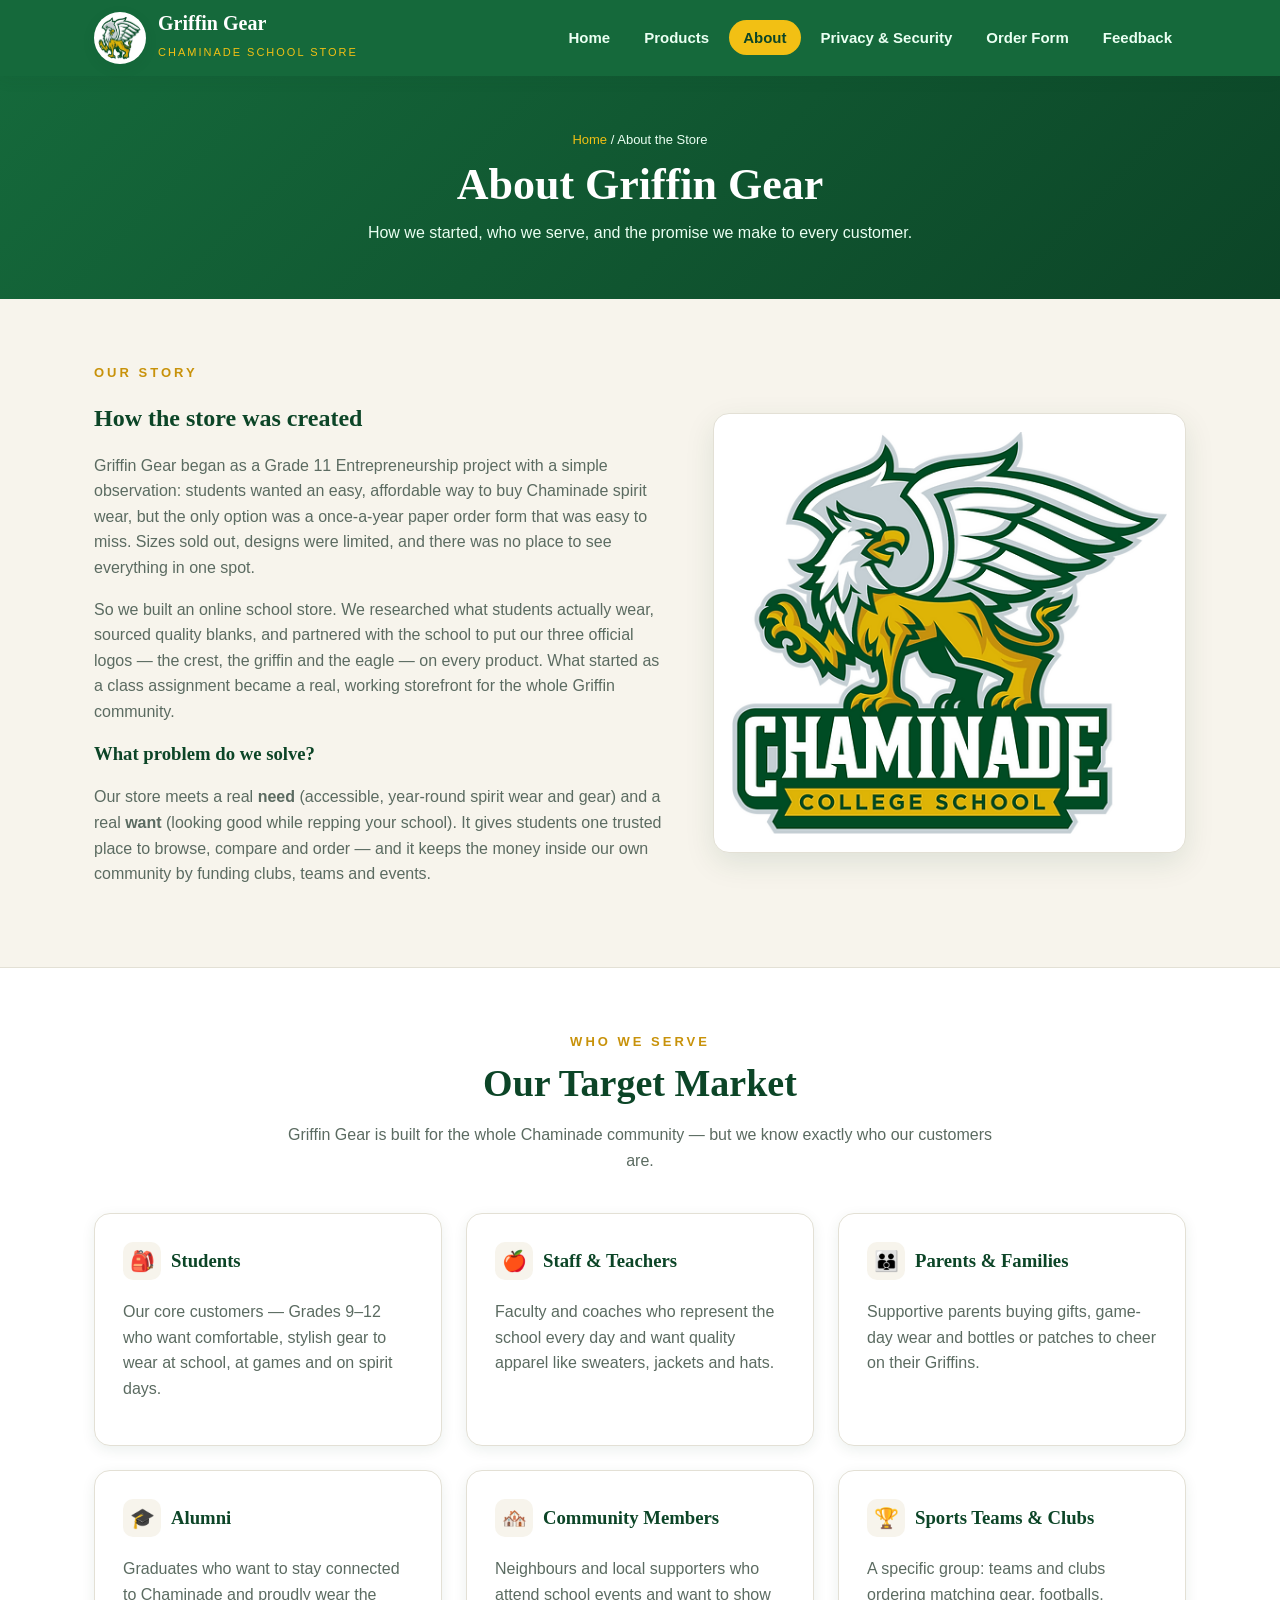
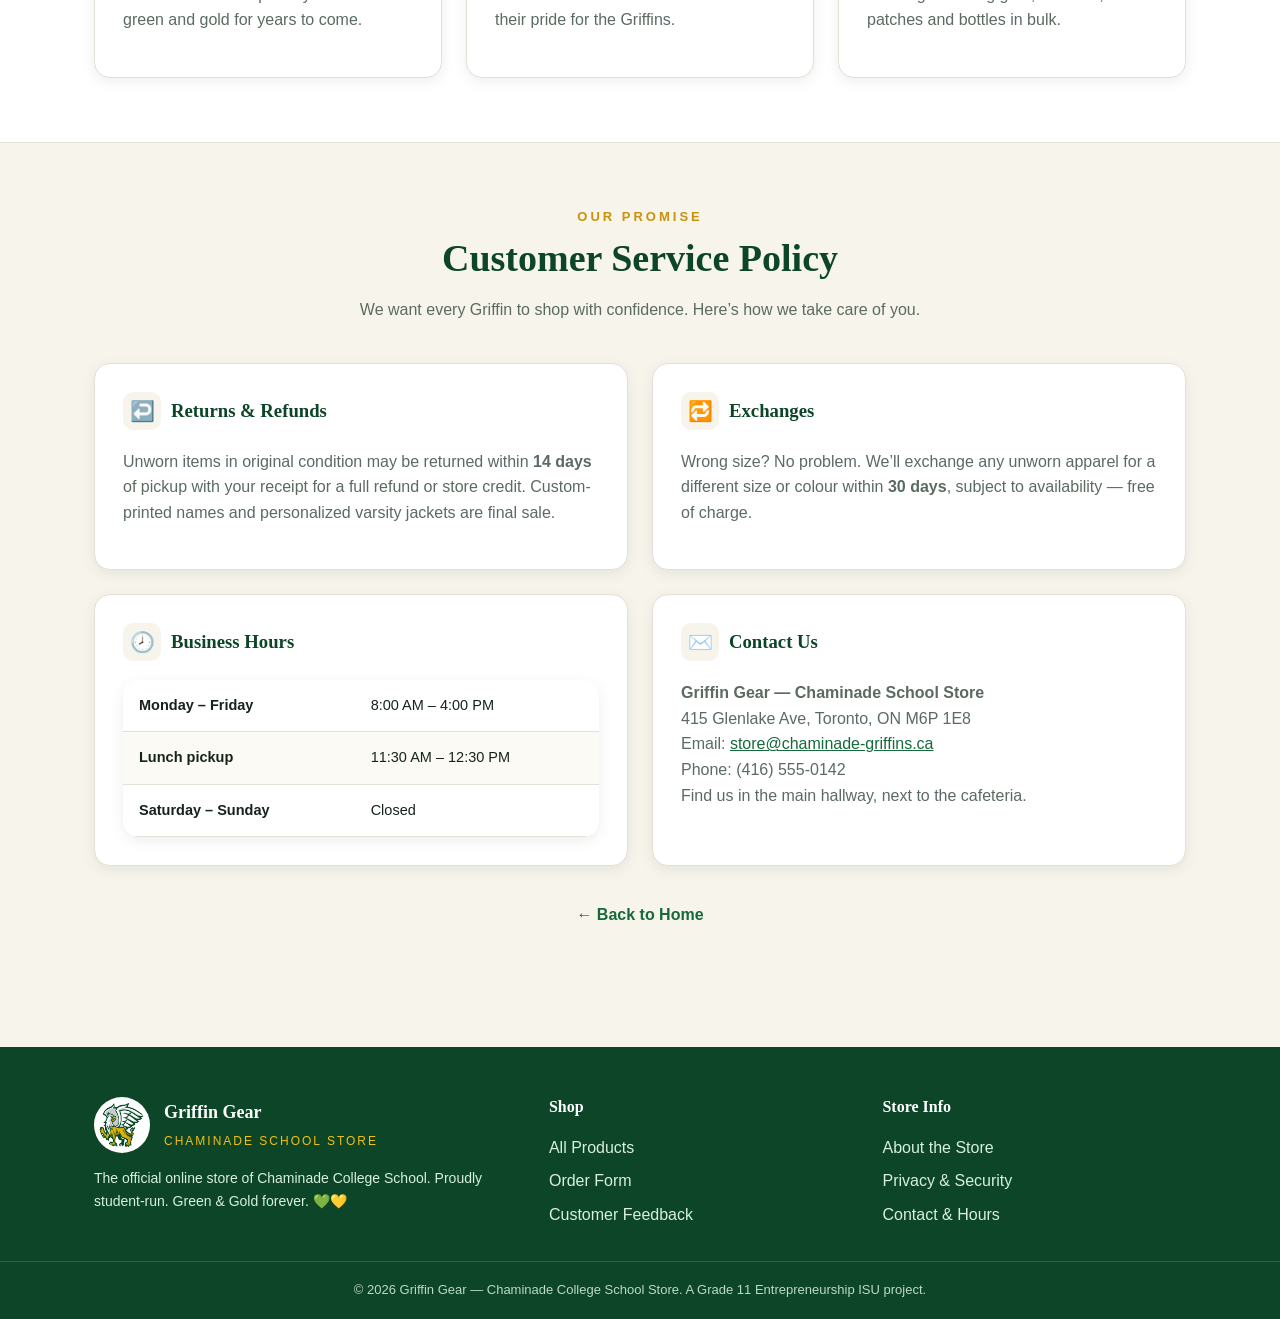
==== about.html @ 2afe4fd5 "Add files via upload" ====
<!DOCTYPE html>
<html lang="en">
<head>
  <meta charset="UTF-8" />
  <meta name="viewport" content="width=device-width, initial-scale=1.0" />
  <title>About the Store — Griffin Gear | Chaminade School Store</title>
  <meta name="description" content="The story behind Griffin Gear, who we serve, and our customer service policy." />
  <link rel="icon" type="image/png" href="assets/img/favicon.png" />
  <link rel="stylesheet" href="assets/css/styles.css" />
</head>
<body>

  <header class="site-header">
    <nav class="nav">
      <a class="brand" href="index.html">
        <img src="assets/img/logo-2.png" alt="Chaminade Griffins logo" />
        <span><span class="brand-name">Griffin Gear</span><br /><span class="brand-sub">Chaminade School Store</span></span>
      </a>
      <button class="nav-toggle" aria-label="Toggle navigation">☰</button>
      <ul class="nav-links">
        <li><a href="index.html">Home</a></li>
        <li><a href="products.html">Products</a></li>
        <li><a href="about.html" class="active">About</a></li>
        <li><a href="privacy.html">Privacy &amp; Security</a></li>
        <li><a href="order.html">Order Form</a></li>
        <li><a href="feedback.html">Feedback</a></li>
      </ul>
    </nav>
  </header>

  <section class="page-hero">
    <div class="container">
      <p class="crumbs"><a href="index.html">Home</a> / About the Store</p>
      <h1>About Griffin Gear</h1>
      <p>How we started, who we serve, and the promise we make to every customer.</p>
    </div>
  </section>

  <!-- Store history -->
  <section class="section">
    <div class="container">
      <div class="split">
        <div>
          <p class="eyebrow">Our Story</p>
          <h2>How the store was created</h2>
          <p class="muted">Griffin Gear began as a Grade 11 Entrepreneurship project with a simple observation: students wanted an easy, affordable way to buy Chaminade spirit wear, but the only option was a once-a-year paper order form that was easy to miss. Sizes sold out, designs were limited, and there was no place to see everything in one spot.</p>
          <p class="muted">So we built an online school store. We researched what students actually wear, sourced quality blanks, and partnered with the school to put our three official logos — the crest, the griffin and the eagle — on every product. What started as a class assignment became a real, working storefront for the whole Griffin community.</p>

          <h3>What problem do we solve?</h3>
          <p class="muted">Our store meets a real <strong>need</strong> (accessible, year-round spirit wear and gear) and a real <strong>want</strong> (looking good while repping your school). It gives students one trusted place to browse, compare and order — and it keeps the money inside our own community by funding clubs, teams and events.</p>
        </div>
        <div class="media-frame">
          <img src="assets/img/logo-1.png" alt="Chaminade College School Griffins crest" />
        </div>
      </div>
    </div>
  </section>

  <!-- Target market -->
  <section class="section" style="background:var(--paper);border-top:1px solid var(--line);border-bottom:1px solid var(--line);">
    <div class="container">
      <div class="section-head">
        <p class="eyebrow">Who We Serve</p>
        <h2>Our Target Market</h2>
        <p class="muted">Griffin Gear is built for the whole Chaminade community — but we know exactly who our customers are.</p>
      </div>
      <div class="grid grid--3">
        <div class="panel"><h3><span class="icon-dot">🎒</span> Students</h3><p class="muted">Our core customers — Grades 9–12 who want comfortable, stylish gear to wear at school, at games and on spirit days.</p></div>
        <div class="panel"><h3><span class="icon-dot">🍎</span> Staff &amp; Teachers</h3><p class="muted">Faculty and coaches who represent the school every day and want quality apparel like sweaters, jackets and hats.</p></div>
        <div class="panel"><h3><span class="icon-dot">👪</span> Parents &amp; Families</h3><p class="muted">Supportive parents buying gifts, game-day wear and bottles or patches to cheer on their Griffins.</p></div>
        <div class="panel"><h3><span class="icon-dot">🎓</span> Alumni</h3><p class="muted">Graduates who want to stay connected to Chaminade and proudly wear the green and gold for years to come.</p></div>
        <div class="panel"><h3><span class="icon-dot">🏘️</span> Community Members</h3><p class="muted">Neighbours and local supporters who attend school events and want to show their pride for the Griffins.</p></div>
        <div class="panel"><h3><span class="icon-dot">🏆</span> Sports Teams &amp; Clubs</h3><p class="muted">A specific group: teams and clubs ordering matching gear, footballs, patches and bottles in bulk.</p></div>
      </div>
    </div>
  </section>

  <!-- Customer service policy -->
  <section class="section">
    <div class="container">
      <div class="section-head">
        <p class="eyebrow">Our Promise</p>
        <h2>Customer Service Policy</h2>
        <p class="muted">We want every Griffin to shop with confidence. Here’s how we take care of you.</p>
      </div>
      <div class="grid grid--2">
        <div class="panel">
          <h3><span class="icon-dot">↩️</span> Returns &amp; Refunds</h3>
          <p class="muted">Unworn items in original condition may be returned within <strong>14 days</strong> of pickup with your receipt for a full refund or store credit. Custom-printed names and personalized varsity jackets are final sale.</p>
        </div>
        <div class="panel">
          <h3><span class="icon-dot">🔁</span> Exchanges</h3>
          <p class="muted">Wrong size? No problem. We’ll exchange any unworn apparel for a different size or colour within <strong>30 days</strong>, subject to availability — free of charge.</p>
        </div>
        <div class="panel">
          <h3><span class="icon-dot">🕗</span> Business Hours</h3>
          <table class="data" style="margin-top:6px;">
            <tbody>
              <tr><th>Monday – Friday</th><td>8:00 AM – 4:00 PM</td></tr>
              <tr><th>Lunch pickup</th><td>11:30 AM – 12:30 PM</td></tr>
              <tr><th>Saturday – Sunday</th><td>Closed</td></tr>
            </tbody>
          </table>
        </div>
        <div class="panel">
          <h3><span class="icon-dot">✉️</span> Contact Us</h3>
          <p class="muted">
            <strong>Griffin Gear — Chaminade School Store</strong><br />
            415 Glenlake Ave, Toronto, ON M6P 1E8<br />
            Email: <a href="mailto:store@chaminade-griffins.ca">store@chaminade-griffins.ca</a><br />
            Phone: (416) 555-0142<br />
            Find us in the main hallway, next to the cafeteria.
          </p>
        </div>
      </div>

      <p class="center" style="margin-top:36px;"><a class="backhome" href="index.html">← Back to Home</a></p>
    </div>
  </section>

  <footer class="site-footer">
    <div class="container">
      <div class="footer-grid">
        <div>
          <div class="footer-brand">
            <img src="assets/img/logo-2.png" alt="Chaminade Griffins logo" />
            <div><strong style="color:#fff;font-family:var(--serif);font-size:18px;">Griffin Gear</strong><br /><span style="font-size:12px;letter-spacing:2px;color:var(--gold);">CHAMINADE SCHOOL STORE</span></div>
          </div>
          <p style="font-size:14px;">The official online store of Chaminade College School. Proudly student-run. Green &amp; Gold forever. 💚💛</p>
        </div>
        <div>
          <h4>Shop</h4>
          <a href="products.html">All Products</a>
          <a href="order.html">Order Form</a>
          <a href="feedback.html">Customer Feedback</a>
        </div>
        <div>
          <h4>Store Info</h4>
          <a href="about.html">About the Store</a>
          <a href="privacy.html">Privacy &amp; Security</a>
          <a href="about.html">Contact &amp; Hours</a>
        </div>
      </div>
    </div>
    <div class="footer-bottom">© <span id="year"></span> Griffin Gear — Chaminade College School Store. A Grade 11 Entrepreneurship ISU project.</div>
  </footer>

  <script src="assets/js/main.js"></script>
</body>
</html>
---- assets/css/styles.css ----
/* =========================================================================
   Chaminade Griffins School Store — shared stylesheet
   Consistent colour scheme, professional layout, responsive.
   ========================================================================= */
:root {
  --green: #15693B;
  --green-dark: #0C4527;
  --green-light: #1E8A4F;
  --gold: #F2C014;
  --gold-dark: #C8920A;
  --cream: #F7F4EC;
  --paper: #FFFFFF;
  --ink: #16231C;
  --muted: #5B6B61;
  --line: #E3E0D5;
  --shadow: 0 10px 30px rgba(12, 69, 43, 0.10);
  --shadow-sm: 0 4px 14px rgba(12, 69, 43, 0.08);
  --radius: 16px;
  --radius-sm: 10px;
  --maxw: 1140px;
  --serif: "Georgia", "Times New Roman", serif;
  --sans: "Segoe UI", "Helvetica Neue", Arial, sans-serif;
}

* { box-sizing: border-box; }
html { scroll-behavior: smooth; }
body {
  margin: 0;
  font-family: var(--sans);
  color: var(--ink);
  background: var(--cream);
  line-height: 1.6;
}
img { max-width: 100%; display: block; }
a { color: var(--green); }
h1, h2, h3, h4 { font-family: var(--serif); line-height: 1.2; color: var(--green-dark); }

.container { width: 100%; max-width: var(--maxw); margin: 0 auto; padding: 0 24px; }
.section { padding: 64px 0; }
.section--tight { padding: 40px 0; }
.center { text-align: center; }
.muted { color: var(--muted); }
.eyebrow {
  text-transform: uppercase; letter-spacing: 3px; font-size: 13px;
  font-weight: 700; color: var(--gold-dark); margin: 0 0 8px;
}

/* ---- Buttons ---------------------------------------------------------- */
.btn {
  display: inline-block; cursor: pointer; border: 0;
  font-family: var(--sans); font-weight: 700; font-size: 15px;
  padding: 13px 26px; border-radius: 999px; text-decoration: none;
  transition: transform .12s ease, box-shadow .12s ease, background .12s ease;
}
.btn--primary { background: var(--gold); color: var(--green-dark); box-shadow: var(--shadow-sm); }
.btn--primary:hover { transform: translateY(-2px); background: #ffce2e; }
.btn--ghost { background: transparent; color: #fff; border: 2px solid rgba(255,255,255,.7); }
.btn--ghost:hover { background: rgba(255,255,255,.12); }
.btn--green { background: var(--green); color: #fff; box-shadow: var(--shadow-sm); }
.btn--green:hover { transform: translateY(-2px); background: var(--green-light); }

/* ---- Top bar / header ------------------------------------------------- */
.topbar { background: var(--green-dark); color: #fff; font-size: 13.5px; }
.topbar .container { display: flex; justify-content: space-between; gap: 12px; padding-top: 8px; padding-bottom: 8px; flex-wrap: wrap; }
.topbar a { color: var(--gold); text-decoration: none; }

.site-header { background: var(--green); color: #fff; position: sticky; top: 0; z-index: 50; box-shadow: var(--shadow-sm); }
.nav { display: flex; align-items: center; justify-content: space-between; padding: 12px 24px; max-width: var(--maxw); margin: 0 auto; gap: 16px; }
.brand { display: flex; align-items: center; gap: 12px; text-decoration: none; color: #fff; }
.brand img { width: 52px; height: 52px; background: #fff; border-radius: 50%; padding: 4px; box-shadow: var(--shadow-sm); }
.brand-name { font-family: var(--serif); font-weight: 700; font-size: 20px; line-height: 1.1; }
.brand-sub { font-size: 11px; letter-spacing: 2px; text-transform: uppercase; color: var(--gold); }

.nav-links { display: flex; gap: 6px; align-items: center; list-style: none; margin: 0; padding: 0; }
.nav-links a {
  color: #eafff2; text-decoration: none; font-weight: 600; font-size: 15px;
  padding: 9px 14px; border-radius: 999px; transition: background .12s ease;
}
.nav-links a:hover { background: rgba(255,255,255,.14); }
.nav-links a.active { background: var(--gold); color: var(--green-dark); }

.nav-toggle { display: none; background: transparent; border: 2px solid rgba(255,255,255,.6); color: #fff; font-size: 20px; border-radius: 8px; padding: 4px 10px; cursor: pointer; }

/* ---- Hero ------------------------------------------------------------- */
.hero {
  position: relative; color: #fff; text-align: center; overflow: hidden;
  background:
    radial-gradient(1200px 500px at 80% -10%, rgba(242,192,20,.25), transparent 60%),
    linear-gradient(135deg, var(--green) 0%, var(--green-dark) 100%);
}
.hero .container { padding-top: 84px; padding-bottom: 84px; position: relative; z-index: 2; }
.hero h1 { color: #fff; font-size: clamp(34px, 5vw, 56px); margin: 6px 0 14px; }
.hero p.lead { font-size: clamp(16px, 2.2vw, 20px); max-width: 680px; margin: 0 auto 26px; color: #eafff2; }
.hero-actions { display: flex; gap: 14px; justify-content: center; flex-wrap: wrap; }
.hero-watermark { position: absolute; right: -40px; bottom: -40px; width: 360px; opacity: .12; z-index: 1; }
.hero-slogan { font-family: var(--serif); font-style: italic; color: var(--gold); font-size: 18px; }

/* ---- Pills / payment -------------------------------------------------- */
.pills { display: flex; flex-wrap: wrap; gap: 10px; justify-content: center; margin-top: 22px; }
.pill { background: rgba(255,255,255,.14); border: 1px solid rgba(255,255,255,.25); color: #fff; padding: 8px 16px; border-radius: 999px; font-size: 14px; font-weight: 600; }

/* ---- Generic grid + cards -------------------------------------------- */
.grid { display: grid; gap: 24px; }
.grid--3 { grid-template-columns: repeat(3, 1fr); }
.grid--4 { grid-template-columns: repeat(4, 1fr); }
.grid--2 { grid-template-columns: repeat(2, 1fr); }

.card {
  background: var(--paper); border-radius: var(--radius); box-shadow: var(--shadow);
  overflow: hidden; border: 1px solid var(--line);
  display: flex; flex-direction: column; transition: transform .14s ease, box-shadow .14s ease;
}
.card:hover { transform: translateY(-4px); box-shadow: 0 16px 40px rgba(12,69,43,.16); }
.card__media { background: var(--cream); aspect-ratio: 1 / 1; display: flex; align-items: center; justify-content: center; }
.card__media img { width: 100%; height: 100%; object-fit: cover; }
.card__body { padding: 18px 18px 20px; display: flex; flex-direction: column; gap: 8px; flex: 1; }
.card__title { margin: 0; font-size: 19px; }
.card__desc { margin: 0; font-size: 14.5px; color: var(--muted); }
.card__row { margin-top: auto; display: flex; align-items: center; justify-content: space-between; padding-top: 8px; }
.price { font-family: var(--serif); font-weight: 700; font-size: 22px; color: var(--green); }
.tag { display: inline-block; font-size: 11px; font-weight: 700; letter-spacing: 1px; text-transform: uppercase; background: var(--gold); color: var(--green-dark); padding: 4px 10px; border-radius: 999px; }
.badge-logo { font-size: 12px; color: var(--gold-dark); font-weight: 700; }

ul.features { margin: 4px 0 0; padding-left: 18px; font-size: 14px; color: var(--muted); }
ul.features li { margin-bottom: 3px; }

/* ---- Section headers -------------------------------------------------- */
.section-head { text-align: center; max-width: 720px; margin: 0 auto 40px; }
.section-head h2 { font-size: clamp(26px, 3.6vw, 38px); margin: 6px 0 10px; }

/* ---- Feature / info blocks ------------------------------------------- */
.panel { background: var(--paper); border: 1px solid var(--line); border-radius: var(--radius); box-shadow: var(--shadow-sm); padding: 28px; }
.panel h3 { margin-top: 0; display: flex; align-items: center; gap: 10px; }
.icon-dot { width: 38px; height: 38px; border-radius: 10px; background: var(--cream); color: var(--green); display: inline-flex; align-items: center; justify-content: center; font-size: 20px; flex: none; }

.split { display: grid; grid-template-columns: 1.1fr .9fr; gap: 40px; align-items: center; }
.media-frame { background: var(--paper); border-radius: var(--radius); box-shadow: var(--shadow); padding: 18px; border: 1px solid var(--line); }

/* ---- Promo banner ----------------------------------------------------- */
.promo { background: linear-gradient(120deg, var(--gold) 0%, #ffd84d 100%); color: var(--green-dark); border-radius: var(--radius); padding: 30px; text-align: center; box-shadow: var(--shadow); }
.promo h2 { color: var(--green-dark); margin: 0 0 6px; }

/* ---- Tables ----------------------------------------------------------- */
table.data { width: 100%; border-collapse: collapse; background: var(--paper); border-radius: var(--radius); overflow: hidden; box-shadow: var(--shadow-sm); }
table.data th, table.data td { padding: 14px 16px; text-align: left; border-bottom: 1px solid var(--line); font-size: 14.5px; }
table.data thead th { background: var(--green); color: #fff; font-family: var(--serif); }
table.data tbody tr:nth-child(even) { background: #fbfaf5; }

/* ---- Forms ------------------------------------------------------------ */
.form { background: var(--paper); border: 1px solid var(--line); border-radius: var(--radius); box-shadow: var(--shadow); padding: 30px; }
.form-row { display: grid; grid-template-columns: 1fr 1fr; gap: 18px; }
.field { margin-bottom: 18px; display: flex; flex-direction: column; gap: 6px; }
.field label { font-weight: 700; font-size: 14px; color: var(--green-dark); }
.field input, .field select, .field textarea {
  font-family: var(--sans); font-size: 15px; padding: 12px 14px;
  border: 1.5px solid var(--line); border-radius: var(--radius-sm); background: #fff; color: var(--ink);
}
.field input:focus, .field select:focus, .field textarea:focus { outline: none; border-color: var(--green); box-shadow: 0 0 0 3px rgba(21,105,59,.12); }
.field textarea { resize: vertical; min-height: 120px; }
.req { color: #b3261e; }
.form-note { font-size: 13px; color: var(--muted); }
.alert { border-radius: var(--radius-sm); padding: 14px 16px; font-weight: 600; margin-bottom: 18px; }
.alert--ok { background: #e7f6ec; color: var(--green-dark); border: 1px solid #bfe3cb; }
.hidden { display: none; }

/* ---- Star rating ------------------------------------------------------ */
.stars { display: inline-flex; flex-direction: row-reverse; gap: 4px; }
.stars input { display: none; }
.stars label { font-size: 30px; color: #d9d4c4; cursor: pointer; transition: color .1s; }
.stars input:checked ~ label,
.stars label:hover, .stars label:hover ~ label { color: var(--gold); }

/* ---- Testimonials ----------------------------------------------------- */
.quote { background: var(--paper); border-left: 5px solid var(--gold); border-radius: var(--radius-sm); padding: 20px 22px; box-shadow: var(--shadow-sm); }
.quote p { margin: 0 0 10px; font-style: italic; }
.quote .who { font-weight: 700; color: var(--green-dark); font-style: normal; }
.stars-static { color: var(--gold); letter-spacing: 2px; }

/* ---- Back to home ----------------------------------------------------- */
.backhome { display: inline-flex; align-items: center; gap: 8px; font-weight: 700; text-decoration: none; color: var(--green); }
.page-hero { background: linear-gradient(135deg, var(--green) 0%, var(--green-dark) 100%); color: #fff; padding: 54px 0; text-align: center; }
.page-hero h1 { color: #fff; font-size: clamp(28px, 4vw, 44px); margin: 8px 0 8px; }
.page-hero p { color: #eafff2; max-width: 640px; margin: 0 auto; }
.crumbs { font-size: 13px; color: rgba(255,255,255,.8); }
.crumbs a { color: var(--gold); text-decoration: none; }

/* ---- Footer ----------------------------------------------------------- */
.site-footer { background: var(--green-dark); color: #d8efe2; margin-top: 40px; }
.footer-grid { display: grid; grid-template-columns: 1.4fr 1fr 1fr; gap: 30px; padding: 50px 0 30px; }
.site-footer h4 { color: #fff; margin: 0 0 14px; }
.site-footer a { color: #d8efe2; text-decoration: none; display: block; padding: 4px 0; }
.site-footer a:hover { color: var(--gold); }
.footer-brand { display: flex; gap: 14px; align-items: center; margin-bottom: 14px; }
.footer-brand img { width: 56px; height: 56px; background: #fff; border-radius: 50%; padding: 5px; }
.footer-bottom { border-top: 1px solid rgba(255,255,255,.15); padding: 18px 0; font-size: 13px; text-align: center; color: #bcd9c9; }

/* ---- Responsive ------------------------------------------------------- */
@media (max-width: 960px) {
  .grid--4 { grid-template-columns: repeat(3, 1fr); }
  .split { grid-template-columns: 1fr; }
  .footer-grid { grid-template-columns: 1fr 1fr; }
}
@media (max-width: 760px) {
  .nav-toggle { display: inline-block; }
  .nav-links {
    display: none; position: absolute; top: 100%; left: 0; right: 0;
    flex-direction: column; background: var(--green-dark); padding: 10px 16px 18px; gap: 4px;
  }
  .nav-links.open { display: flex; }
  .nav-links a { display: block; }
  .grid--4, .grid--3 { grid-template-columns: repeat(2, 1fr); }
  .form-row { grid-template-columns: 1fr; }
  .footer-grid { grid-template-columns: 1fr; }
}
@media (max-width: 480px) {
  .grid--4, .grid--3, .grid--2 { grid-template-columns: 1fr; }
  .section { padding: 44px 0; }
}

/* ---- Print / PDF export ---------------------------------------------- */
@media print {
  * { -webkit-print-color-adjust: exact !important; print-color-adjust: exact !important; }
  @page { margin: 12mm; }
  body { background: #fff; }
  .site-header { position: static !important; box-shadow: none; }
  .nav-toggle { display: none !important; }
  .hero-watermark { display: none; }
  .section, .section--tight { padding: 26px 0 !important; }
  /* keep visual blocks from splitting across pages */
  .card, .panel, .quote, .promo, .form, table.data, .media-frame, .split > div { break-inside: avoid; page-break-inside: avoid; }
  .grid { gap: 16px; }
  h1, h2, h3 { break-after: avoid; page-break-after: avoid; }
  a { color: inherit; text-decoration: none; }
  .btn { box-shadow: none; }
  /* start each page's hero near the top cleanly */
  .page-hero, .hero { break-before: auto; }
}
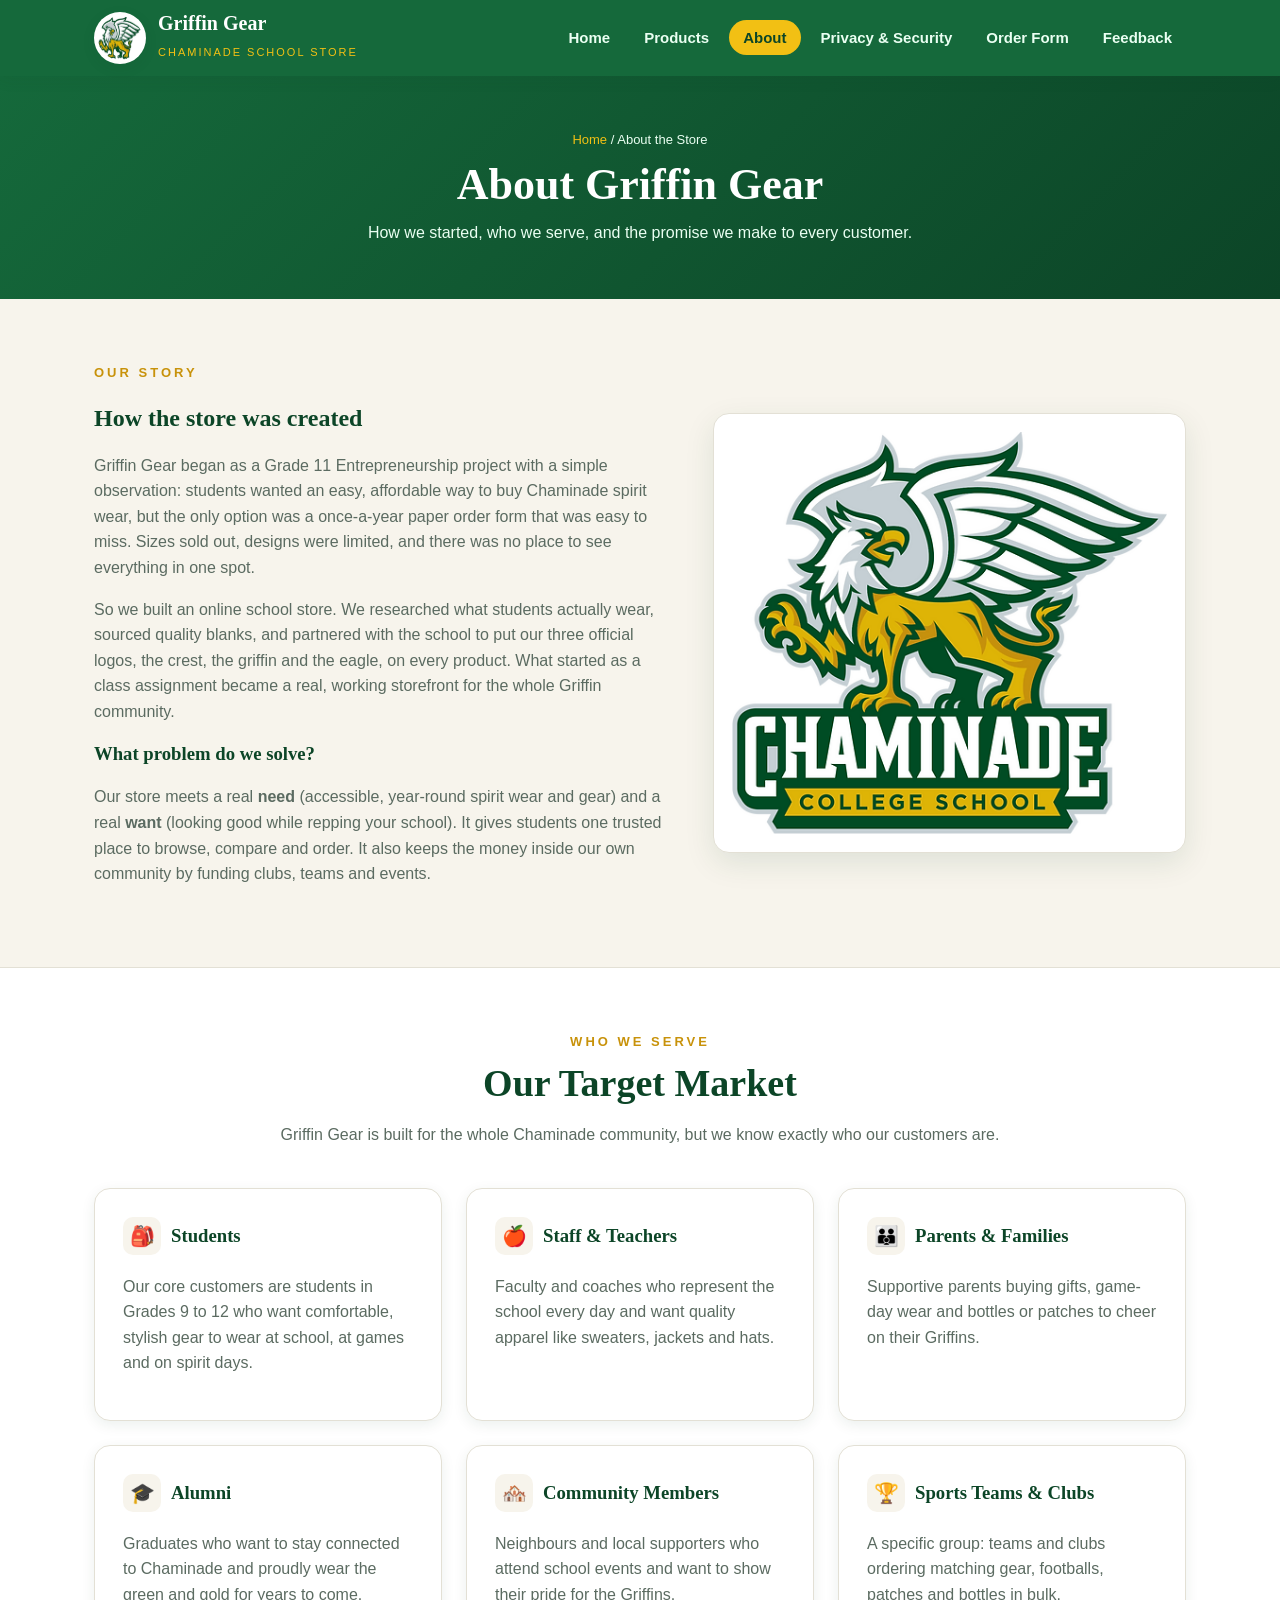
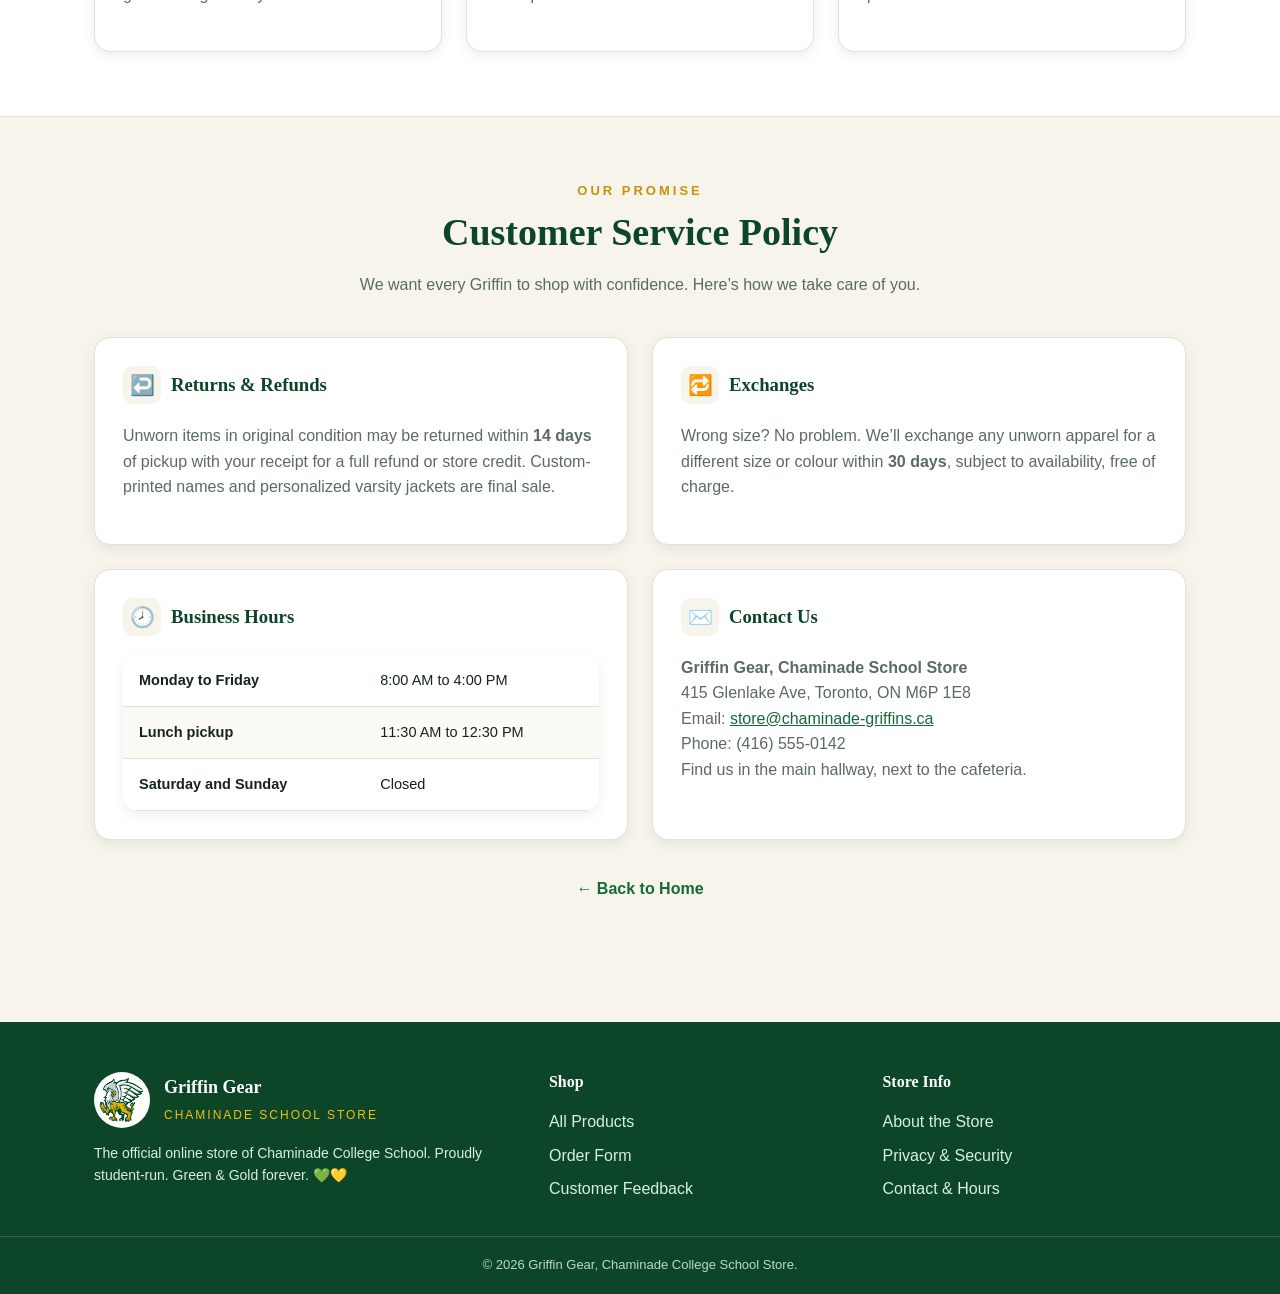
==== commit fc6960ff: "Add full website: all pages, assets and product photos" ====
--- a/about.html
+++ b/about.html
@@ -3,7 +3,7 @@
 <head>
   <meta charset="UTF-8" />
   <meta name="viewport" content="width=device-width, initial-scale=1.0" />
-  <title>About the Store — Griffin Gear | Chaminade School Store</title>
+  <title>About the Store | Griffin Gear | Chaminade School Store</title>
   <meta name="description" content="The story behind Griffin Gear, who we serve, and our customer service policy." />
   <link rel="icon" type="image/png" href="assets/img/favicon.png" />
   <link rel="stylesheet" href="assets/css/styles.css" />
@@ -44,10 +44,10 @@
           <p class="eyebrow">Our Story</p>
           <h2>How the store was created</h2>
           <p class="muted">Griffin Gear began as a Grade 11 Entrepreneurship project with a simple observation: students wanted an easy, affordable way to buy Chaminade spirit wear, but the only option was a once-a-year paper order form that was easy to miss. Sizes sold out, designs were limited, and there was no place to see everything in one spot.</p>
-          <p class="muted">So we built an online school store. We researched what students actually wear, sourced quality blanks, and partnered with the school to put our three official logos — the crest, the griffin and the eagle — on every product. What started as a class assignment became a real, working storefront for the whole Griffin community.</p>
+          <p class="muted">So we built an online school store. We researched what students actually wear, sourced quality blanks, and partnered with the school to put our three official logos, the crest, the griffin and the eagle, on every product. What started as a class assignment became a real, working storefront for the whole Griffin community.</p>
 
           <h3>What problem do we solve?</h3>
-          <p class="muted">Our store meets a real <strong>need</strong> (accessible, year-round spirit wear and gear) and a real <strong>want</strong> (looking good while repping your school). It gives students one trusted place to browse, compare and order — and it keeps the money inside our own community by funding clubs, teams and events.</p>
+          <p class="muted">Our store meets a real <strong>need</strong> (accessible, year-round spirit wear and gear) and a real <strong>want</strong> (looking good while repping your school). It gives students one trusted place to browse, compare and order. It also keeps the money inside our own community by funding clubs, teams and events.</p>
         </div>
         <div class="media-frame">
           <img src="assets/img/logo-1.png" alt="Chaminade College School Griffins crest" />
@@ -62,10 +62,10 @@
       <div class="section-head">
         <p class="eyebrow">Who We Serve</p>
         <h2>Our Target Market</h2>
-        <p class="muted">Griffin Gear is built for the whole Chaminade community — but we know exactly who our customers are.</p>
+        <p class="muted">Griffin Gear is built for the whole Chaminade community, but we know exactly who our customers are.</p>
       </div>
       <div class="grid grid--3">
-        <div class="panel"><h3><span class="icon-dot">🎒</span> Students</h3><p class="muted">Our core customers — Grades 9–12 who want comfortable, stylish gear to wear at school, at games and on spirit days.</p></div>
+        <div class="panel"><h3><span class="icon-dot">🎒</span> Students</h3><p class="muted">Our core customers are students in Grades 9 to 12 who want comfortable, stylish gear to wear at school, at games and on spirit days.</p></div>
         <div class="panel"><h3><span class="icon-dot">🍎</span> Staff &amp; Teachers</h3><p class="muted">Faculty and coaches who represent the school every day and want quality apparel like sweaters, jackets and hats.</p></div>
         <div class="panel"><h3><span class="icon-dot">👪</span> Parents &amp; Families</h3><p class="muted">Supportive parents buying gifts, game-day wear and bottles or patches to cheer on their Griffins.</p></div>
         <div class="panel"><h3><span class="icon-dot">🎓</span> Alumni</h3><p class="muted">Graduates who want to stay connected to Chaminade and proudly wear the green and gold for years to come.</p></div>
@@ -90,22 +90,22 @@
         </div>
         <div class="panel">
           <h3><span class="icon-dot">🔁</span> Exchanges</h3>
-          <p class="muted">Wrong size? No problem. We’ll exchange any unworn apparel for a different size or colour within <strong>30 days</strong>, subject to availability — free of charge.</p>
+          <p class="muted">Wrong size? No problem. We’ll exchange any unworn apparel for a different size or colour within <strong>30 days</strong>, subject to availability, free of charge.</p>
         </div>
         <div class="panel">
           <h3><span class="icon-dot">🕗</span> Business Hours</h3>
           <table class="data" style="margin-top:6px;">
             <tbody>
-              <tr><th>Monday – Friday</th><td>8:00 AM – 4:00 PM</td></tr>
-              <tr><th>Lunch pickup</th><td>11:30 AM – 12:30 PM</td></tr>
-              <tr><th>Saturday – Sunday</th><td>Closed</td></tr>
+              <tr><th>Monday to Friday</th><td>8:00 AM to 4:00 PM</td></tr>
+              <tr><th>Lunch pickup</th><td>11:30 AM to 12:30 PM</td></tr>
+              <tr><th>Saturday and Sunday</th><td>Closed</td></tr>
             </tbody>
           </table>
         </div>
         <div class="panel">
           <h3><span class="icon-dot">✉️</span> Contact Us</h3>
           <p class="muted">
-            <strong>Griffin Gear — Chaminade School Store</strong><br />
+            <strong>Griffin Gear, Chaminade School Store</strong><br />
             415 Glenlake Ave, Toronto, ON M6P 1E8<br />
             Email: <a href="mailto:store@chaminade-griffins.ca">store@chaminade-griffins.ca</a><br />
             Phone: (416) 555-0142<br />
@@ -142,7 +142,7 @@
         </div>
       </div>
     </div>
-    <div class="footer-bottom">© <span id="year"></span> Griffin Gear — Chaminade College School Store. A Grade 11 Entrepreneurship ISU project.</div>
+    <div class="footer-bottom">© <span id="year"></span> Griffin Gear, Chaminade College School Store.</div>
   </footer>
 
   <script src="assets/js/main.js"></script>
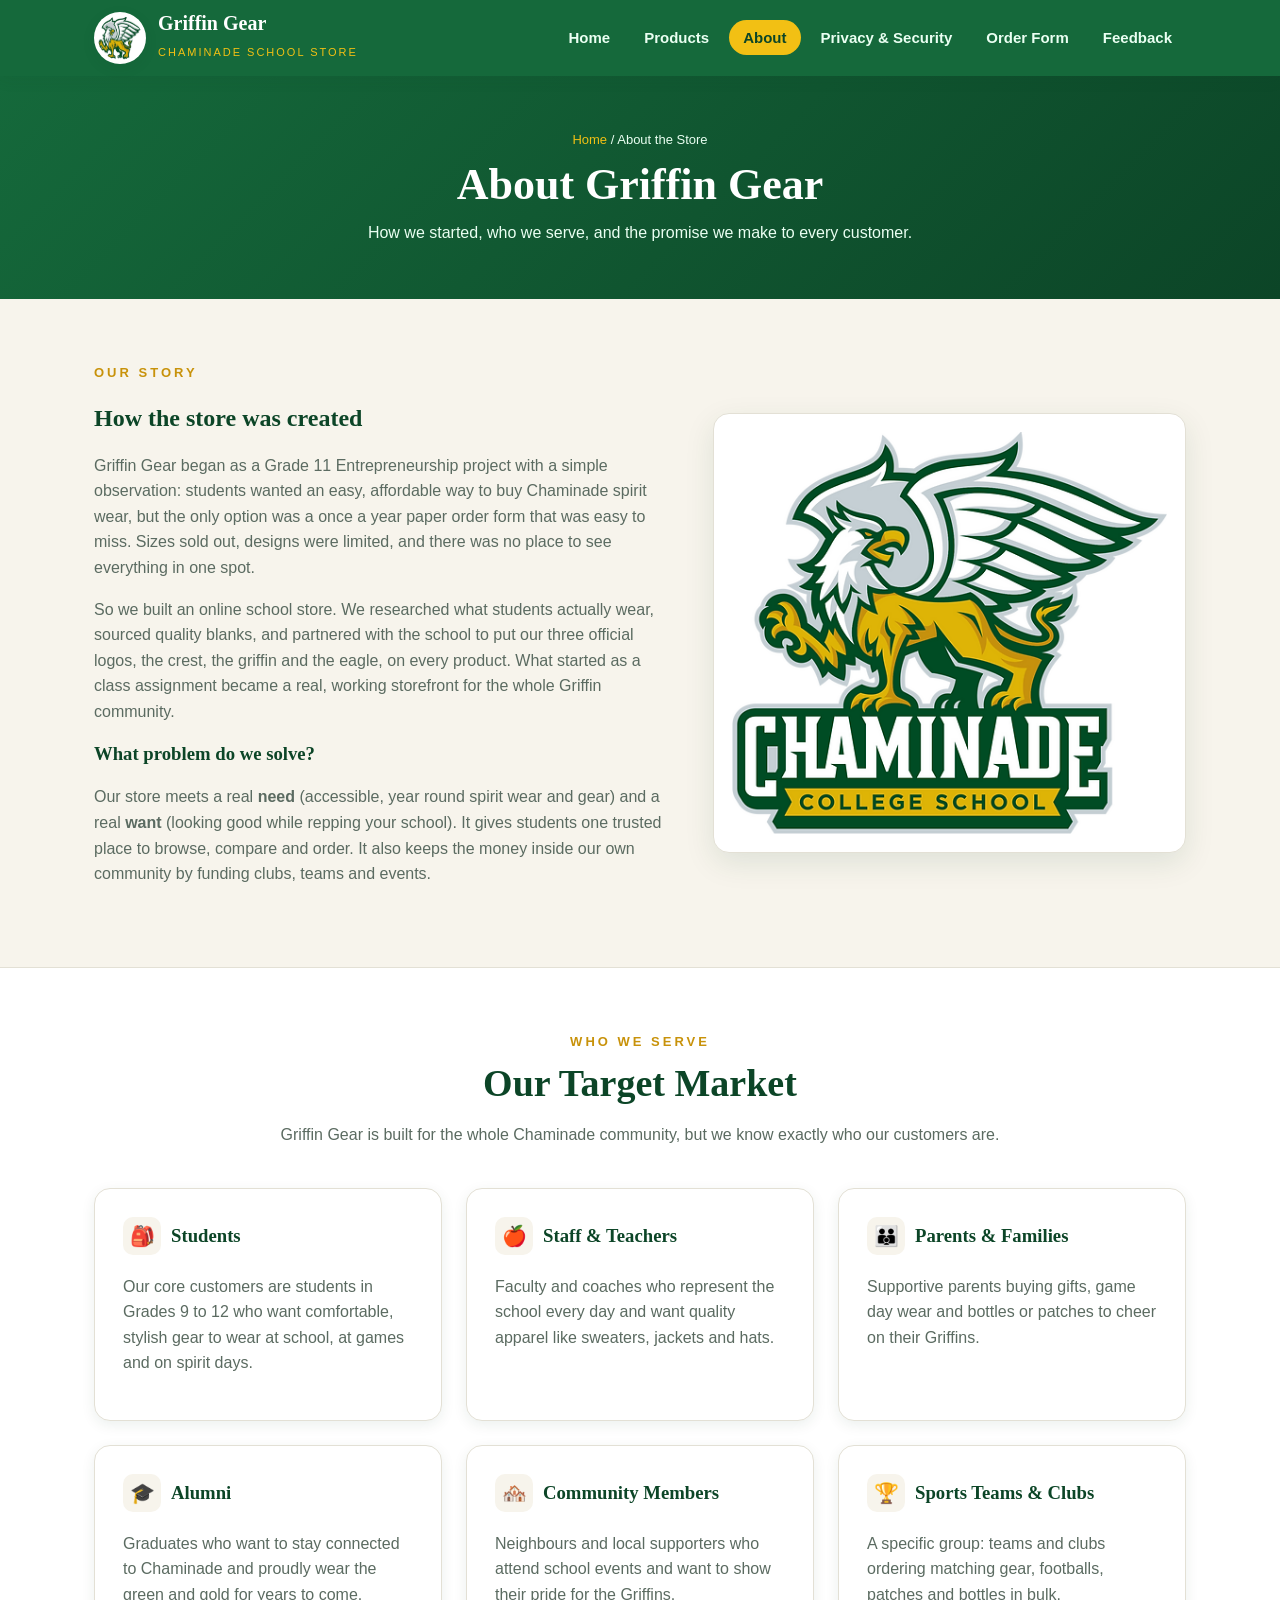
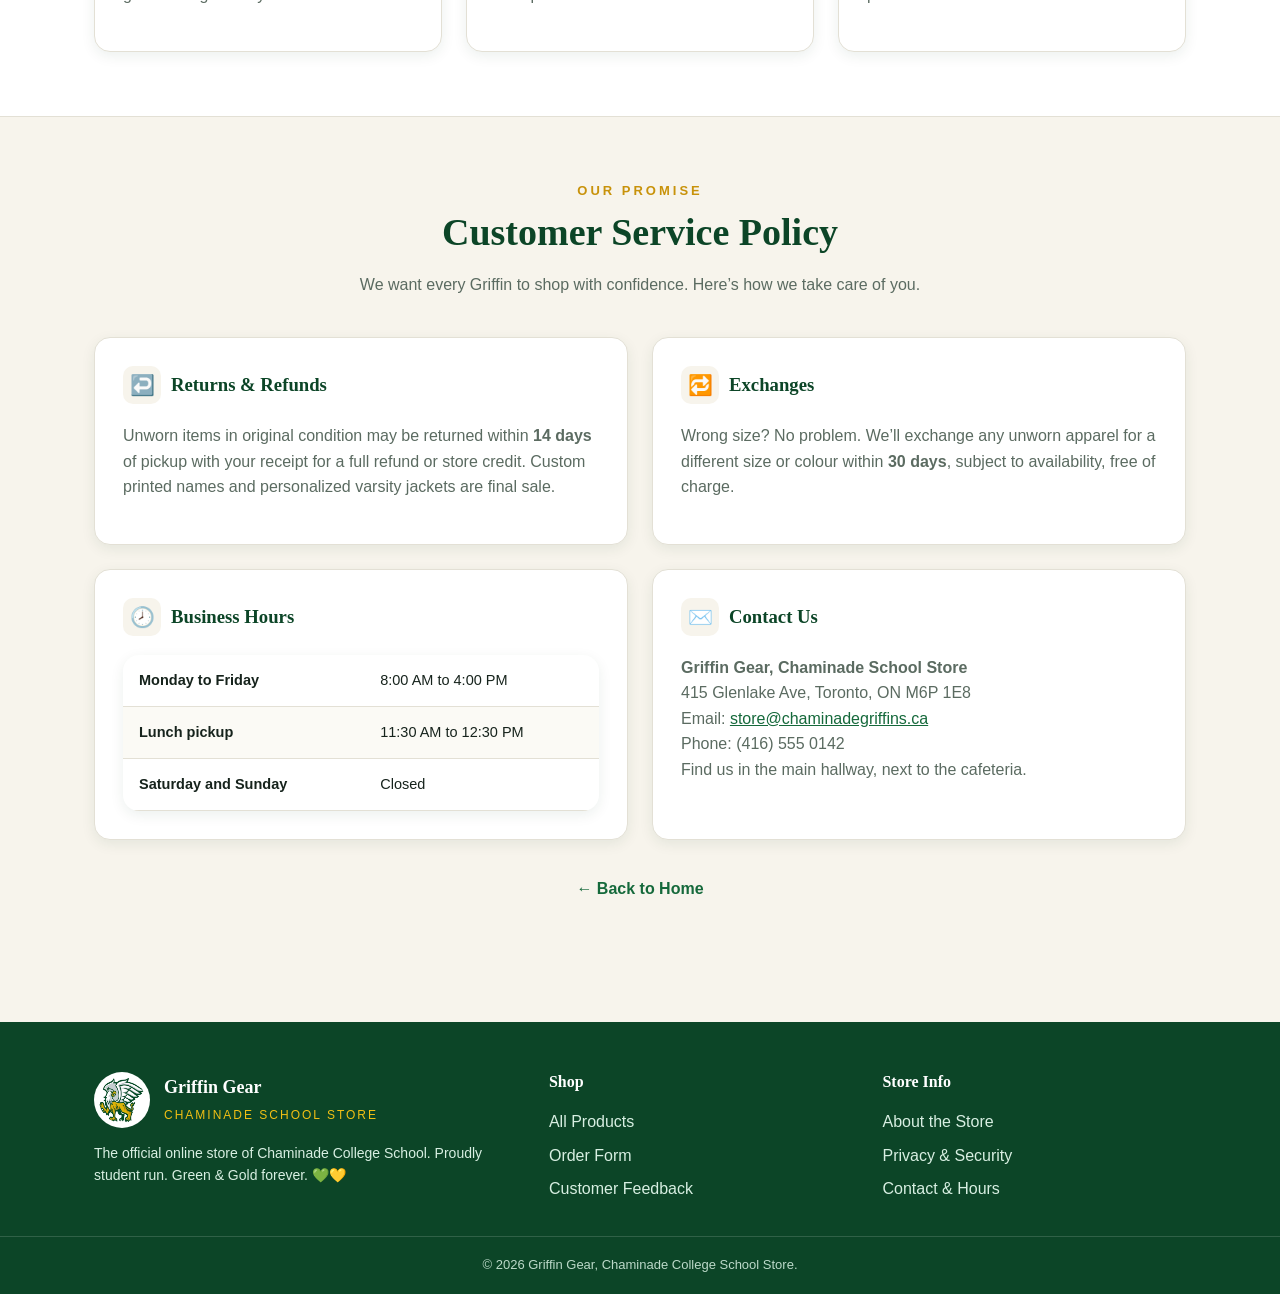
==== commit f425def8: "Remove all hyphens from website text" ====
--- a/about.html
+++ b/about.html
@@ -43,11 +43,11 @@
         <div>
           <p class="eyebrow">Our Story</p>
           <h2>How the store was created</h2>
-          <p class="muted">Griffin Gear began as a Grade 11 Entrepreneurship project with a simple observation: students wanted an easy, affordable way to buy Chaminade spirit wear, but the only option was a once-a-year paper order form that was easy to miss. Sizes sold out, designs were limited, and there was no place to see everything in one spot.</p>
+          <p class="muted">Griffin Gear began as a Grade 11 Entrepreneurship project with a simple observation: students wanted an easy, affordable way to buy Chaminade spirit wear, but the only option was a once a year paper order form that was easy to miss. Sizes sold out, designs were limited, and there was no place to see everything in one spot.</p>
           <p class="muted">So we built an online school store. We researched what students actually wear, sourced quality blanks, and partnered with the school to put our three official logos, the crest, the griffin and the eagle, on every product. What started as a class assignment became a real, working storefront for the whole Griffin community.</p>
 
           <h3>What problem do we solve?</h3>
-          <p class="muted">Our store meets a real <strong>need</strong> (accessible, year-round spirit wear and gear) and a real <strong>want</strong> (looking good while repping your school). It gives students one trusted place to browse, compare and order. It also keeps the money inside our own community by funding clubs, teams and events.</p>
+          <p class="muted">Our store meets a real <strong>need</strong> (accessible, year round spirit wear and gear) and a real <strong>want</strong> (looking good while repping your school). It gives students one trusted place to browse, compare and order. It also keeps the money inside our own community by funding clubs, teams and events.</p>
         </div>
         <div class="media-frame">
           <img src="assets/img/logo-1.png" alt="Chaminade College School Griffins crest" />
@@ -67,7 +67,7 @@
       <div class="grid grid--3">
         <div class="panel"><h3><span class="icon-dot">🎒</span> Students</h3><p class="muted">Our core customers are students in Grades 9 to 12 who want comfortable, stylish gear to wear at school, at games and on spirit days.</p></div>
         <div class="panel"><h3><span class="icon-dot">🍎</span> Staff &amp; Teachers</h3><p class="muted">Faculty and coaches who represent the school every day and want quality apparel like sweaters, jackets and hats.</p></div>
-        <div class="panel"><h3><span class="icon-dot">👪</span> Parents &amp; Families</h3><p class="muted">Supportive parents buying gifts, game-day wear and bottles or patches to cheer on their Griffins.</p></div>
+        <div class="panel"><h3><span class="icon-dot">👪</span> Parents &amp; Families</h3><p class="muted">Supportive parents buying gifts, game day wear and bottles or patches to cheer on their Griffins.</p></div>
         <div class="panel"><h3><span class="icon-dot">🎓</span> Alumni</h3><p class="muted">Graduates who want to stay connected to Chaminade and proudly wear the green and gold for years to come.</p></div>
         <div class="panel"><h3><span class="icon-dot">🏘️</span> Community Members</h3><p class="muted">Neighbours and local supporters who attend school events and want to show their pride for the Griffins.</p></div>
         <div class="panel"><h3><span class="icon-dot">🏆</span> Sports Teams &amp; Clubs</h3><p class="muted">A specific group: teams and clubs ordering matching gear, footballs, patches and bottles in bulk.</p></div>
@@ -86,7 +86,7 @@
       <div class="grid grid--2">
         <div class="panel">
           <h3><span class="icon-dot">↩️</span> Returns &amp; Refunds</h3>
-          <p class="muted">Unworn items in original condition may be returned within <strong>14 days</strong> of pickup with your receipt for a full refund or store credit. Custom-printed names and personalized varsity jackets are final sale.</p>
+          <p class="muted">Unworn items in original condition may be returned within <strong>14 days</strong> of pickup with your receipt for a full refund or store credit. Custom printed names and personalized varsity jackets are final sale.</p>
         </div>
         <div class="panel">
           <h3><span class="icon-dot">🔁</span> Exchanges</h3>
@@ -107,8 +107,8 @@
           <p class="muted">
             <strong>Griffin Gear, Chaminade School Store</strong><br />
             415 Glenlake Ave, Toronto, ON M6P 1E8<br />
-            Email: <a href="mailto:store@chaminade-griffins.ca">store@chaminade-griffins.ca</a><br />
-            Phone: (416) 555-0142<br />
+            Email: <a href="mailto:store@chaminadegriffins.ca">store@chaminadegriffins.ca</a><br />
+            Phone: (416) 555 0142<br />
             Find us in the main hallway, next to the cafeteria.
           </p>
         </div>
@@ -126,7 +126,7 @@
             <img src="assets/img/logo-2.png" alt="Chaminade Griffins logo" />
             <div><strong style="color:#fff;font-family:var(--serif);font-size:18px;">Griffin Gear</strong><br /><span style="font-size:12px;letter-spacing:2px;color:var(--gold);">CHAMINADE SCHOOL STORE</span></div>
           </div>
-          <p style="font-size:14px;">The official online store of Chaminade College School. Proudly student-run. Green &amp; Gold forever. 💚💛</p>
+          <p style="font-size:14px;">The official online store of Chaminade College School. Proudly student run. Green &amp; Gold forever. 💚💛</p>
         </div>
         <div>
           <h4>Shop</h4>
